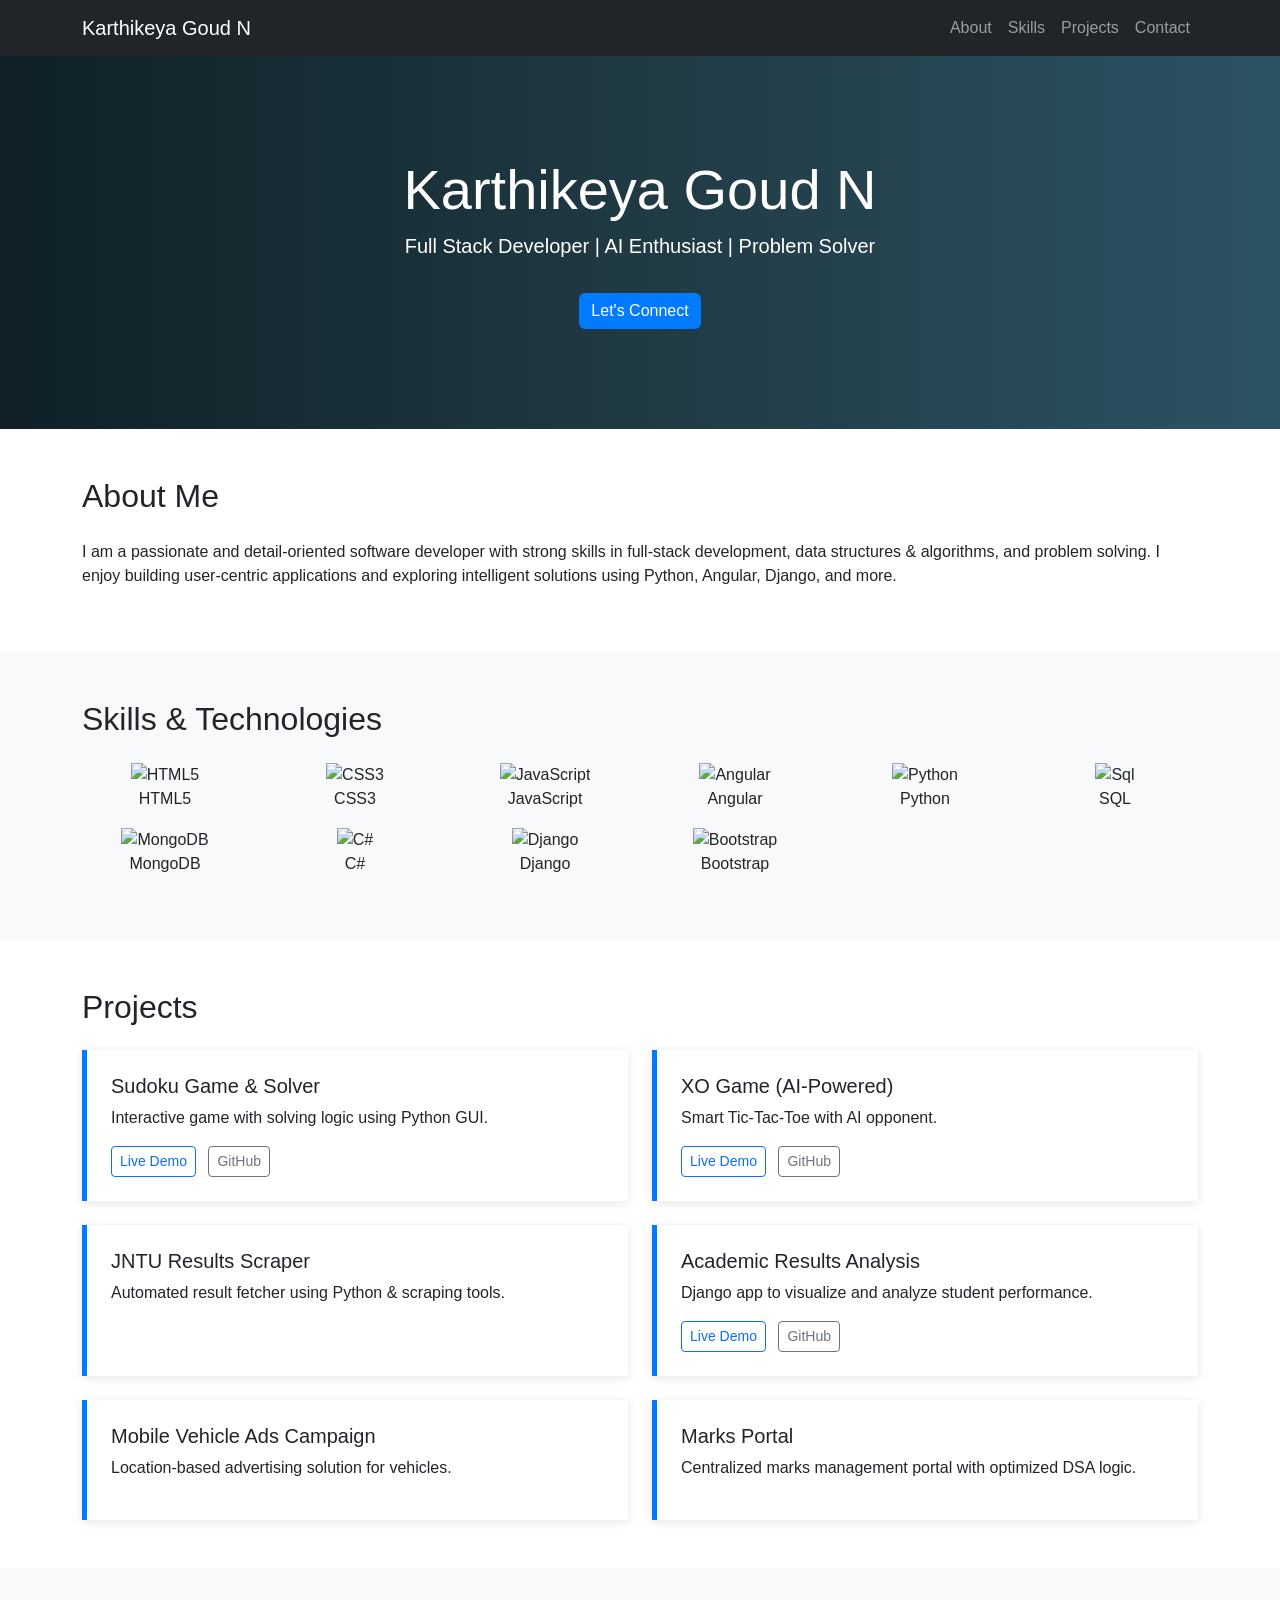
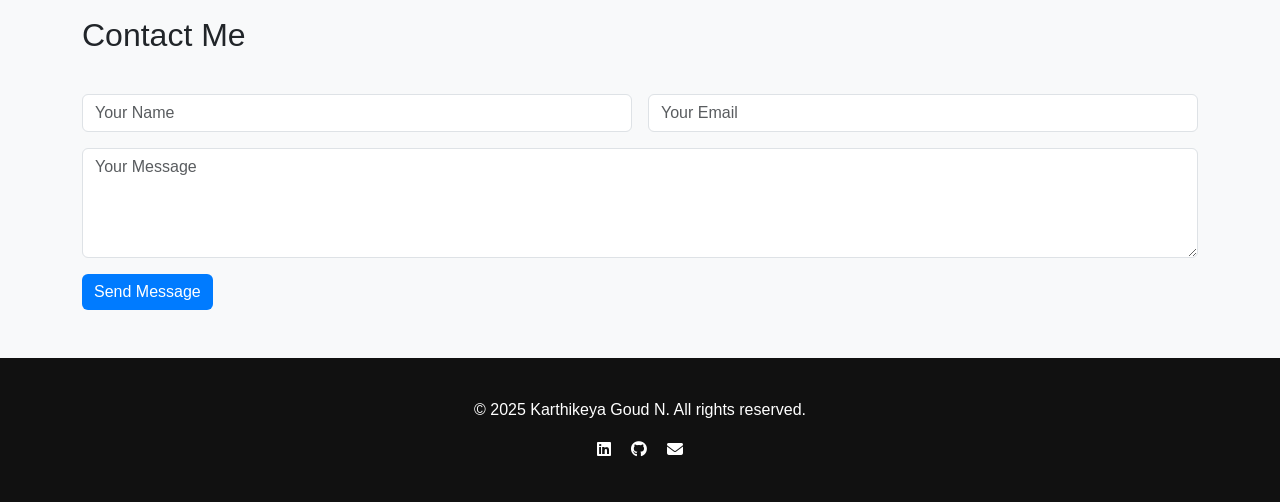
==== index.html @ bf4ac77e "Add files via upload" ====
<!DOCTYPE html>
<html lang="en">
<head>
  <meta charset="UTF-8" />
  <meta name="viewport" content="width=device-width, initial-scale=1" />
  <title>Karthikeya Goud N | Full Stack Developer</title>
  <link rel="shortcut icon" href="public/a4.png">
  <!-- Bootstrap CSS -->
  <link href="https://cdn.jsdelivr.net/npm/bootstrap@5.3.3/dist/css/bootstrap.min.css" rel="stylesheet">
  <!-- FontAwesome -->
  <link href="https://cdnjs.cloudflare.com/ajax/libs/font-awesome/6.5.0/css/all.min.css" rel="stylesheet">
  <!-- AOS Animation -->
  <link href="https://cdn.jsdelivr.net/npm/aos@2.3.4/dist/aos.css" rel="stylesheet">

  <style>
    body {
      font-family: 'Segoe UI', sans-serif;
      scroll-behavior: smooth;
    }
    header {
      background: linear-gradient(to right, #0f2027, #203a43, #2c5364);
      color: white;
      padding: 100px 0;
    }
    .btn-primary {
      background-color: #007BFF;
      border: none;
    }
    .btn-primary:hover {
      background-color: #0056b3;
    }
    .project, .skill-box {
      box-shadow: 0 2px 10px rgba(0,0,0,0.1);
      border-left: 5px solid #007BFF;
      transition: transform 0.3s;
    }
    .project:hover, .skill-box:hover {
      transform: translateY(-5px);
    }
    .tech-icons i {
      font-size: 2rem;
      margin: 10px;
      color: #007BFF;
    }
    footer {
      background-color: #111;
      color: white;
      padding: 40px 0;
    }
    .form-control:focus {
      border-color: #007BFF;
      box-shadow: none;
    }
  </style>
</head>

  <body onload="bodyload()">

  <!-- Navbar -->
  <nav class="navbar navbar-expand-lg navbar-dark bg-dark sticky-top">
    <div class="container">
      <a class="navbar-brand" href="#">Karthikeya Goud N</a>
      <button class="navbar-toggler" type="button" data-bs-toggle="collapse" data-bs-target="#navbarNav">
        <span class="navbar-toggler-icon"></span>
      </button>
      <div class="collapse navbar-collapse justify-content-end" id="navbarNav">
        <ul class="navbar-nav">
          <li class="nav-item"><a class="nav-link" href="#about">About</a></li>
          <li class="nav-item"><a class="nav-link" href="#skills">Skills</a></li>
          <li class="nav-item"><a class="nav-link" href="#projects">Projects</a></li>
          <li class="nav-item"><a class="nav-link" href="#contact">Contact</a></li>
        </ul>
      </div>
    </div>
  </nav>

  <!-- Hero Section-->
  <header class="text-center">
    <div class="container">
      <h1 class="display-4">Karthikeya Goud N</h1>
      <p class="lead">Full Stack Developer | AI Enthusiast | Problem Solver</p>
      <a href="#contact" class="btn btn-primary mt-3">Let's Connect</a>
    </div>
  </header>

  <!-- About Section -->
  <section id="about" class="py-5">
    <div class="container" data-aos="fade-up">
      <h2 class="mb-4">About Me</h2>
      <p>
        I am a passionate and detail-oriented software developer with strong skills in full-stack development, data structures & algorithms, and problem solving. I enjoy building user-centric applications and exploring intelligent solutions using Python, Angular, Django, and more.
      </p>
    </div>
  </section>

  <!-- Skills Section with icons -->
  <section id="skills" class="py-5 bg-light">
    <div class="container" data-aos="fade-up">
      <h2 class="mb-4">Skills & Technologies</h2>
      <div class="row text-center">
        <!-- Replace src paths with your actual image locations -->
        <div class="col-md-2 col-4"><img src="public/html.png" alt="HTML5" width="50"><p>HTML5</p></div>
        <div class="col-md-2 col-4"><img src="public/css.png" alt="CSS3" width="50"><p>CSS3</p></div>
        <div class="col-md-2 col-4"><img src="public/js.png" alt="JavaScript" width="50"><p>JavaScript</p></div>
        <div class="col-md-2 col-4"><img src="public/angular.png" alt="Angular" width="50"><p>Angular</p></div>
        <div class="col-md-2 col-4"><img src="public/python.png" alt="Python" width="50"><p>Python</p></div>
        <div class="col-md-2 col-4"><img src="public/sql.png" alt="Sql" width="50"><p>SQL</p></div>
        <div class="col-md-2 col-4"><img src="public/mongodb.png" alt="MongoDB" width="50"><p>MongoDB</p></div>
        <div class="col-md-2 col-4"><img src="public/csharp.png" alt="C#" width="50"><p>C#</p></div>
        <div class="col-md-2 col-4"><img src="public/django.png" alt="Django" width="70" height="50"><p>Django</p></div>
        <div class="col-md-2 col-4"><img src="public/bootstrap.png" alt="Bootstrap" width="50"><p>Bootstrap</p></div>
      </div>
    </div>
  </section>

  <!-- Projects -->
  <section id="projects" class="py-5">
    <div class="container" data-aos="fade-up">
      <h2 class="mb-4">Projects</h2>
      <div class="row g-4" id="project-container"></div>
    </div>
  </section>

  <!-- Contact -->
  <section id="contact" class="py-5 bg-light">
    <div class="container" data-aos="fade-up">
      <h2 class="mb-4">Contact Me</h2>
      <form class="row g-3 mt-4">
        <div class="col-md-6">
          <input type="text" class="form-control" placeholder="Your Name" required>
        </div>
        <div class="col-md-6">
          <input type="email" class="form-control" placeholder="Your Email" required>
        </div>
        <div class="col-12">
          <textarea class="form-control" rows="4" placeholder="Your Message" required></textarea>
        </div>
        <div class="col-12">
          <button type="submit" class="btn btn-primary">Send Message</button>
        </div>
      </form>
    </div>
  </section>

  <!-- Footer -->
  <footer class="text-center">
    <div class="container">
      <p>&copy; 2025 Karthikeya Goud N. All rights reserved.</p>
      <div>
        <a href="https://linkedin.com/in/your-link" class="text-white me-3"><i class="fab fa-linkedin"></i></a>
        <a href="https://github.com/your-github" class="text-white me-3"><i class="fab fa-github"></i></a>
        <a href="mailto:your@email.com" class="text-white"><i class="fas fa-envelope"></i></a>
      </div>
    </div>
  </footer>

  <!-- Scripts -->
  <script src="https://cdn.jsdelivr.net/npm/bootstrap@5.3.3/dist/js/bootstrap.bundle.min.js"></script>
  <script src="https://cdn.jsdelivr.net/npm/aos@2.3.4/dist/aos.js"></script>
  <script>AOS.init();</script>
  <script src="https://cdn.jsdelivr.net/npm/bootstrap@5.3.3/dist/js/bootstrap.bundle.min.js"></script>
  <script src="https://cdn.jsdelivr.net/npm/aos@2.3.4/dist/aos.js"></script>
  <script>AOS.init();</script>
  <script>
    function bodyload() {
      renderProjects();
    }

    function renderProjects() {
      const gLink="https://github.com/karthikeya-goud/";
      const lLink="https://karthikeya-goud.github.io/";
      const projects = [
        {
          projectName: "Sudoku Game & Solver",
          projectDescription: "Interactive game with solving logic using Python GUI.",
          projectGithubLink:"sudoku-game-and-sudoku-solver",
          projectLiveLink: "sudoku-game-and-sudoku-solver/"

        },
        {
          projectName: "XO Game (AI-Powered)",
          projectDescription: "Smart Tic-Tac-Toe with AI opponent.",
          projectGithubLink: "xo-game-using-ai",
          projectLiveLink: "xo-game-using-ai/"
        },
        {
          projectName: "JNTU Results Scraper",
          projectDescription: "Automated result fetcher using Python & scraping tools.",
          projectGithubLink: "",
          projectLiveLink: ""
        },
        {
          projectName: "Academic Results Analysis",
          projectDescription: "Django app to visualize and analyze student performance.",
          projectGithubLink: "results-srys",
          projectLiveLink: "results-srys/"
        },
        {
          projectName: "Mobile Vehicle Ads Campaign",
          projectDescription: "Location-based advertising solution for vehicles.",
          projectGithubLink: "",
          projectLiveLink: ""
        },
        {
          projectName: "Marks Portal",
          projectDescription: "Centralized marks management portal with optimized DSA logic.",
          projectGithubLink: "",
          projectLiveLink: ""
        }
      ];

      const container = document.getElementById("project-container");
      container.innerHTML = "";

      projects.forEach(project => {
        let button1HTML = '';
        let button2HTML = '';
        

        if (project.projectLiveLink) {
            button1HTML = `<a href="${lLink+project.projectLiveLink}" class="btn btn-sm btn-outline-primary me-2" target="_blank">Live Demo</a>`;
        }

        if (project.projectGithubLink) {
            button2HTML = `<a href="${gLink+project.projectGithubLink}" class="btn btn-sm btn-outline-secondary" target="_blank">GitHub</a>`;
        }
        container.innerHTML += `
          <div class="col-md-6">
            <div class="p-4 bg-white project h-100">
              <h5>${project.projectName}</h5>
              <p>${project.projectDescription}</p>
              ${button1HTML}
              ${button2HTML}
            </div>
          </div>
        `;
      });
    }
  </script>


</body>
  
</html>
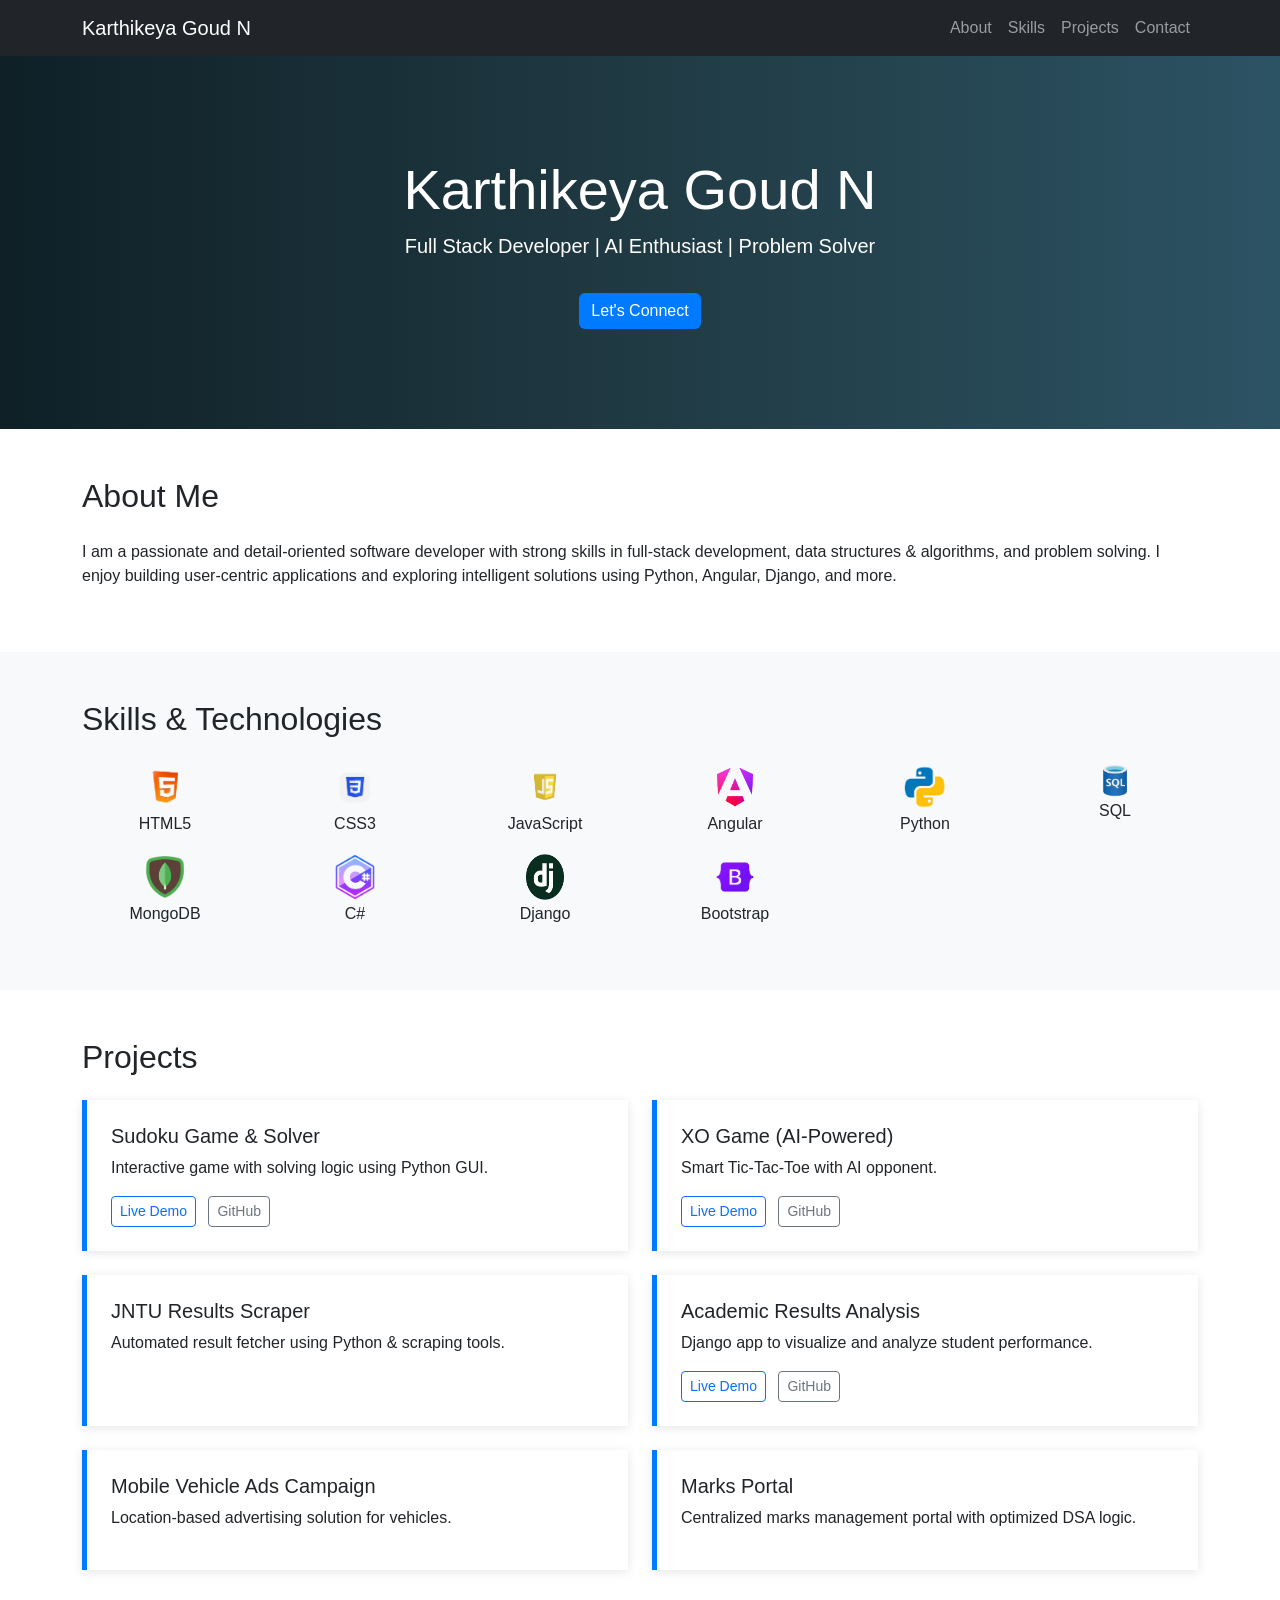
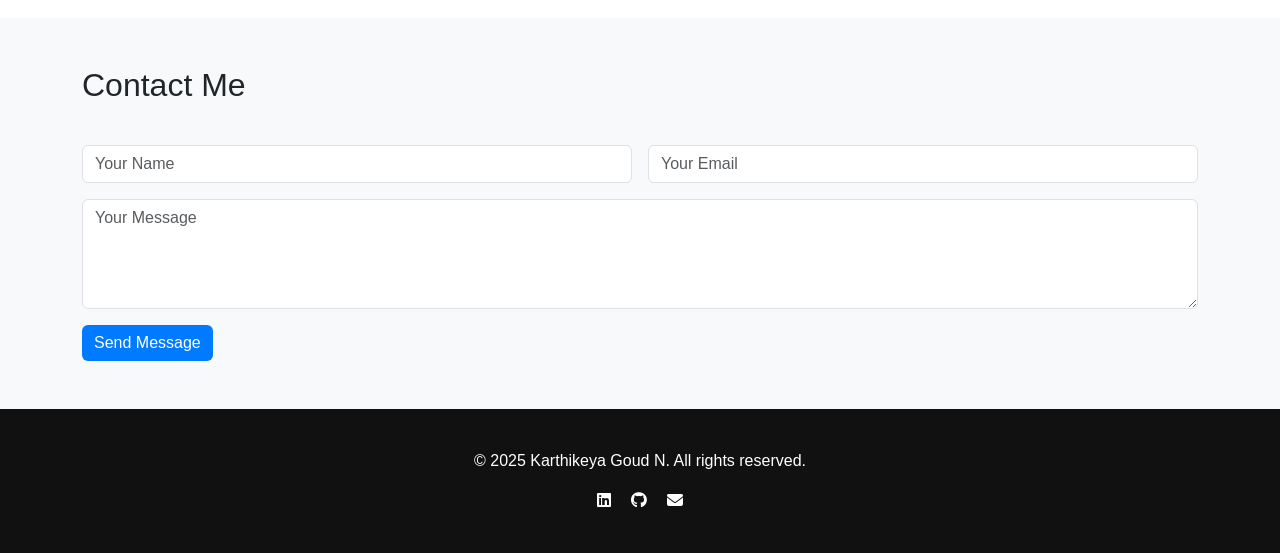
==== commit 67efb969: "Update index.html" ====
--- a/index.html
+++ b/index.html
@@ -147,17 +147,14 @@
     <div class="container">
       <p>&copy; 2025 Karthikeya Goud N. All rights reserved.</p>
       <div>
-        <a href="https://linkedin.com/in/your-link" class="text-white me-3"><i class="fab fa-linkedin"></i></a>
-        <a href="https://github.com/your-github" class="text-white me-3"><i class="fab fa-github"></i></a>
-        <a href="mailto:your@email.com" class="text-white"><i class="fas fa-envelope"></i></a>
+        <a href="" class="text-white me-3"><i class="fab fa-linkedin"></i></a>
+        <a href="https://github.com/karthikeya-goud" class="text-white me-3"><i class="fab fa-github"></i></a>
+        <a href="mailto:" class="text-white"><i class="fas fa-envelope"></i></a>
       </div>
     </div>
   </footer>
 
   <!-- Scripts -->
-  <script src="https://cdn.jsdelivr.net/npm/bootstrap@5.3.3/dist/js/bootstrap.bundle.min.js"></script>
-  <script src="https://cdn.jsdelivr.net/npm/aos@2.3.4/dist/aos.js"></script>
-  <script>AOS.init();</script>
   <script src="https://cdn.jsdelivr.net/npm/bootstrap@5.3.3/dist/js/bootstrap.bundle.min.js"></script>
   <script src="https://cdn.jsdelivr.net/npm/aos@2.3.4/dist/aos.js"></script>
   <script>AOS.init();</script>
@@ -237,8 +234,5 @@
       });
     }
   </script>
-
-
 </body>
-  
 </html>
